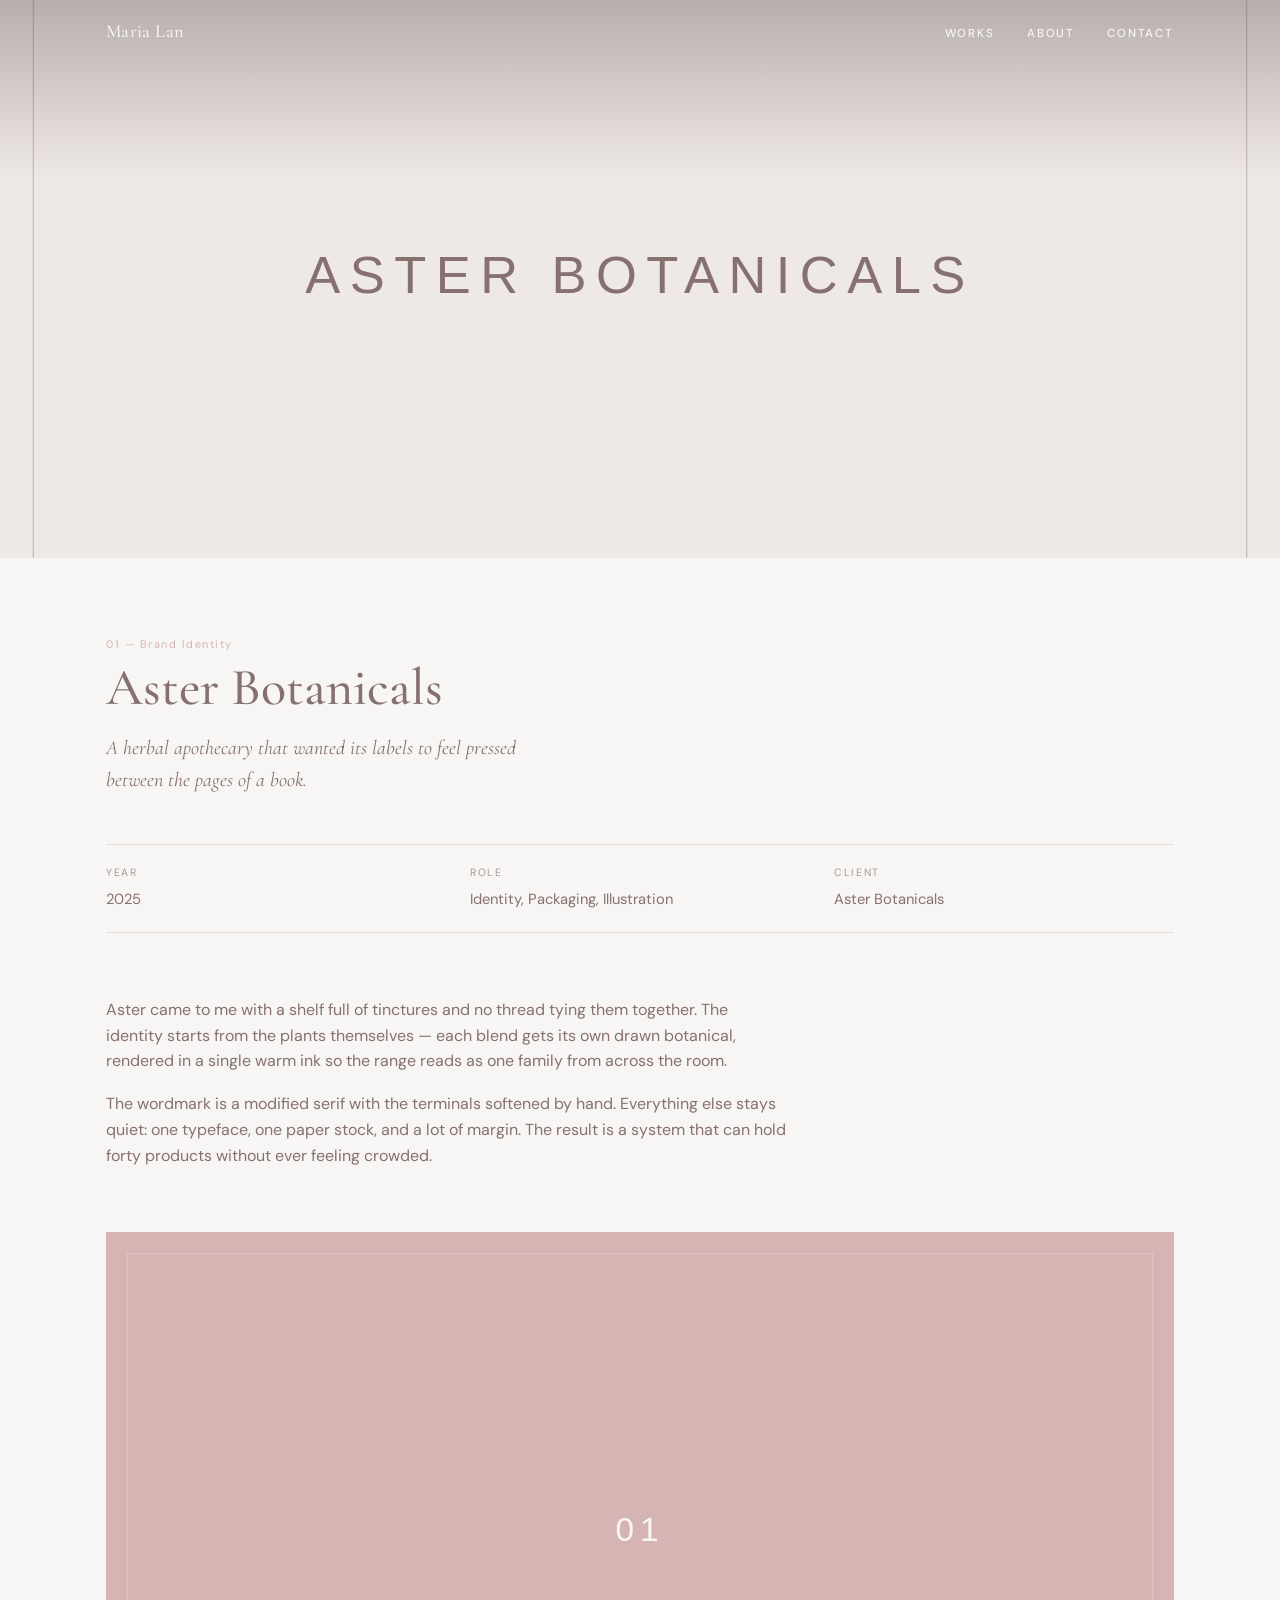
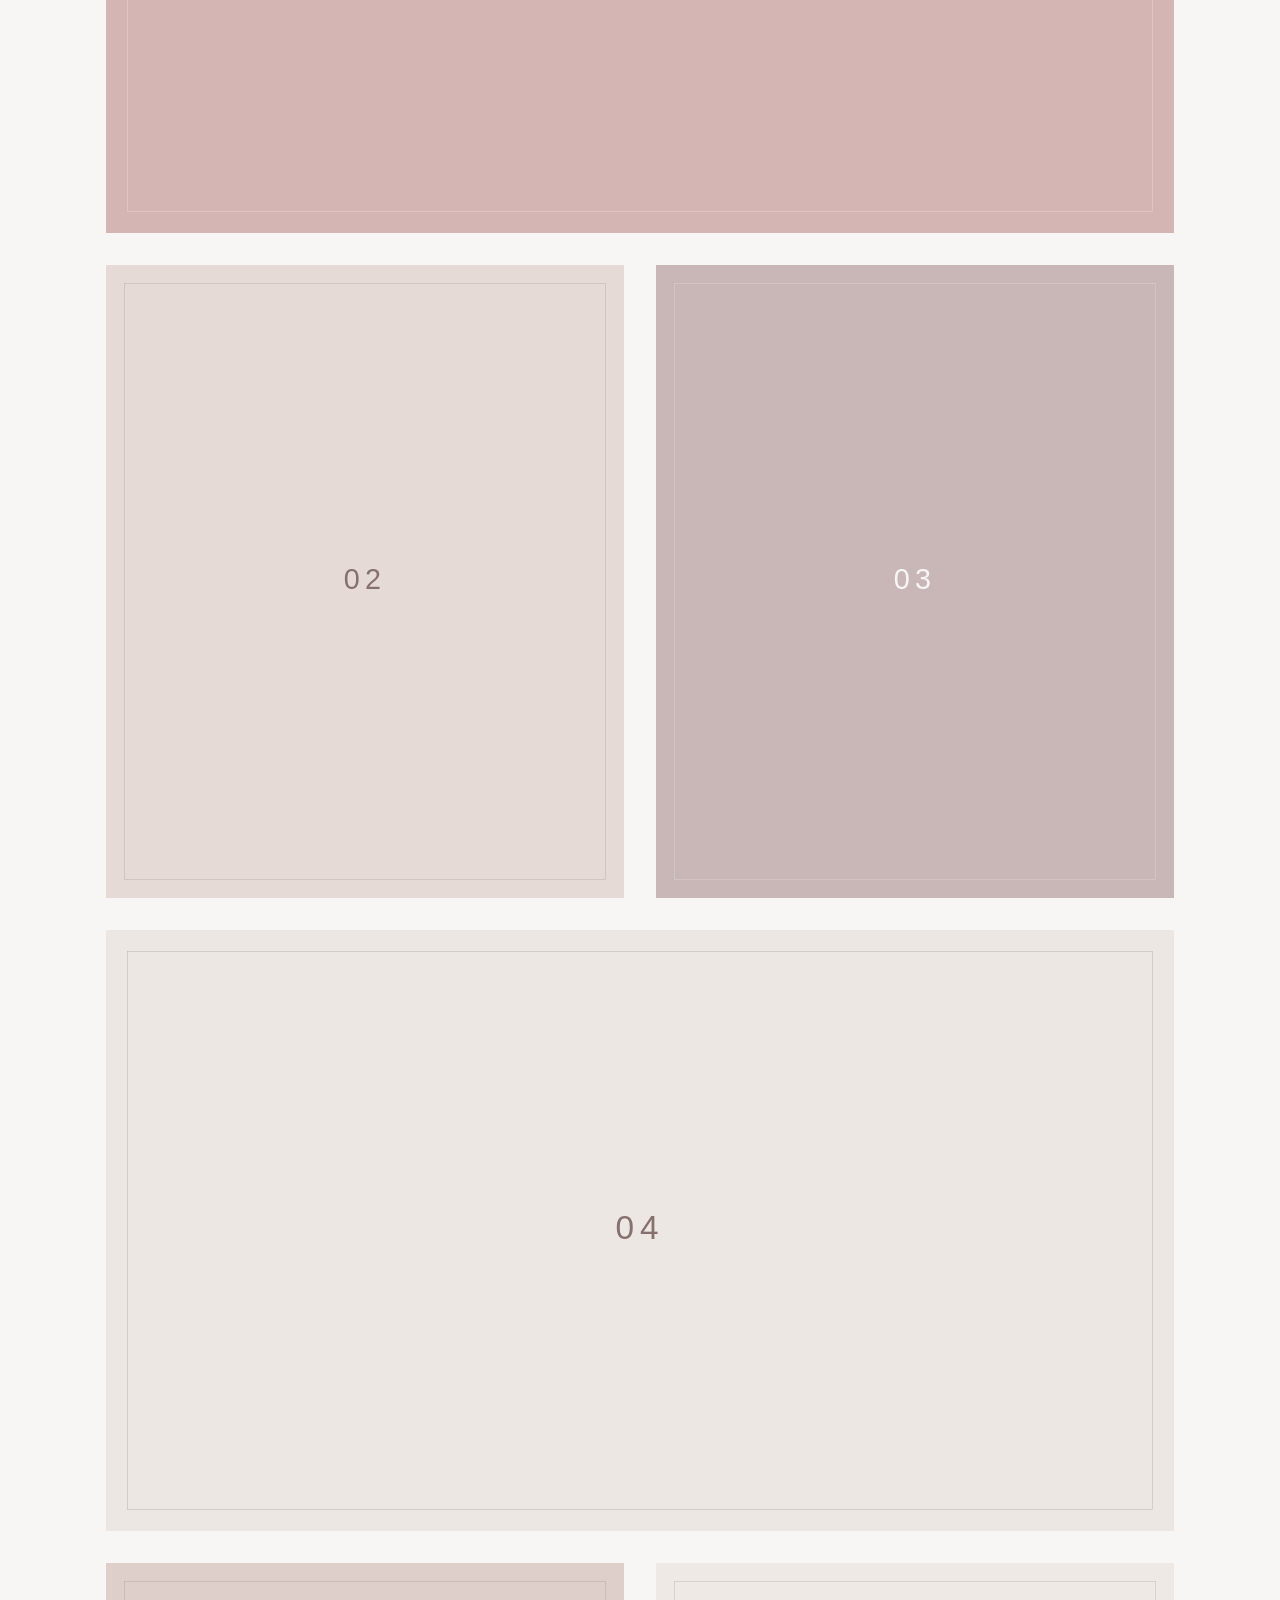
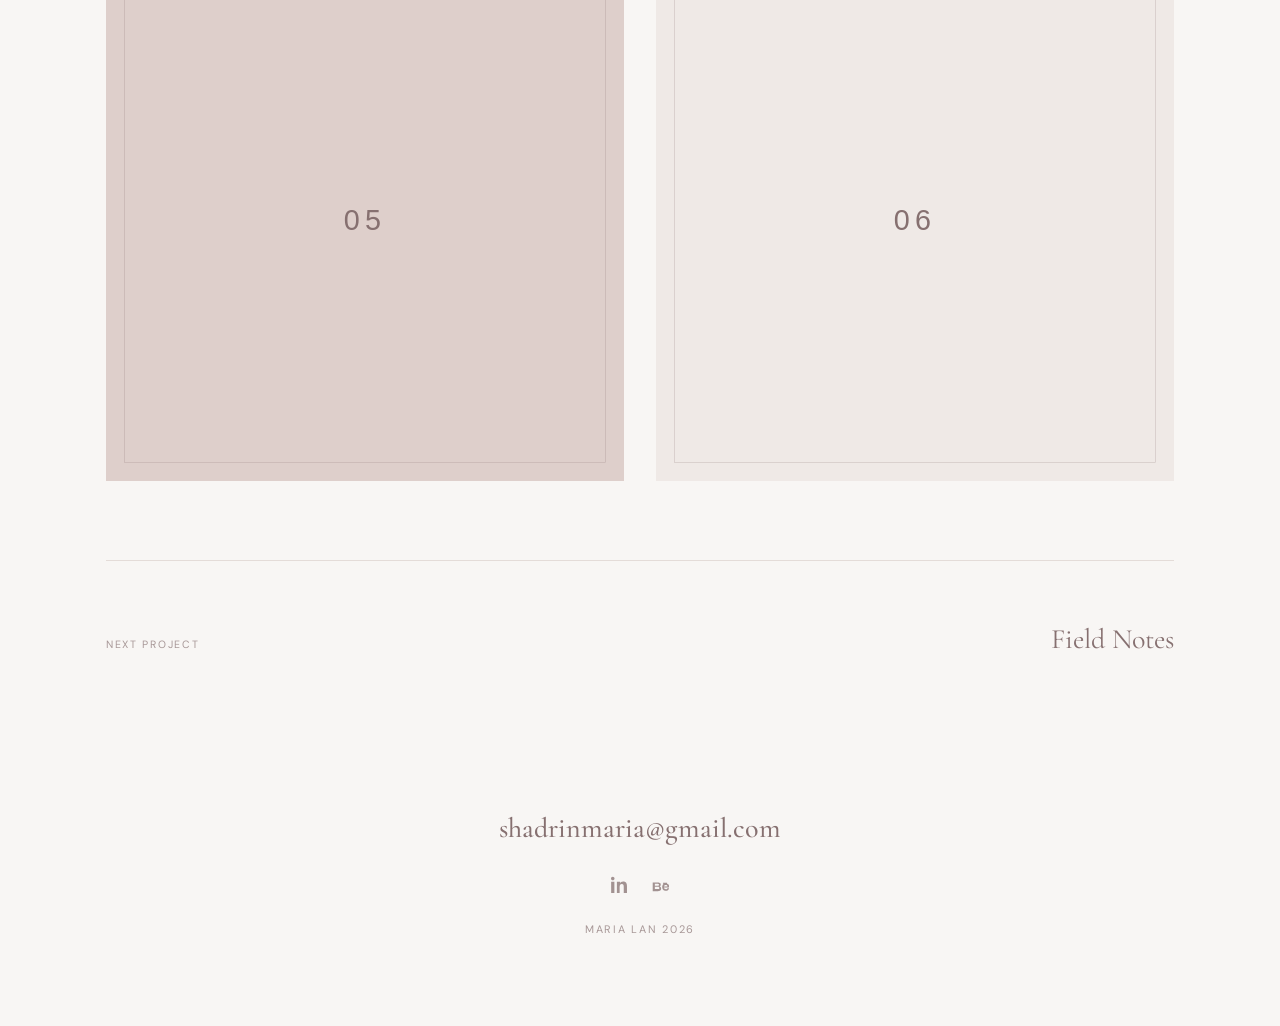
==== projects/aster-botanicals.html @ 962ba922 "Add a project page for each of the five works Each project page reuses the home page's language: ful" ====
<!DOCTYPE html>
<html lang="en">
<head>
  <meta charset="UTF-8" />
  <meta name="viewport" content="width=device-width, initial-scale=1.0" />
  <title>Aster Botanicals — Maria Lan</title>
  <meta name="description" content="A herbal apothecary that wanted its labels to feel pressed between the pages of a book." />

  <!-- Fonts and shared styles — identical to the home page -->
  <link rel="preconnect" href="https://fonts.googleapis.com" />
  <link rel="preconnect" href="https://fonts.gstatic.com" crossorigin />
  <link
    href="https://fonts.googleapis.com/css2?family=Cormorant+Garamond:ital,wght@0,400;0,500;0,600;1,400;1,500&family=DM+Sans:wght@400;500&display=swap"
    rel="stylesheet"
  />
  <link rel="stylesheet" href="../assets/styles.css" />
</head>

<body>
  <!-- ============================================================
       NAVIGATION
  ============================================================ -->
  <nav class="nav" id="nav">
    <div class="nav__inner">
      <a href="../index.html" class="nav__brand">Maria Lan</a>
      <ul class="nav__links">
        <li><a href="../index.html#works">Works</a></li>
        <li><a href="../index.html#about">About</a></li>
        <li><a href="../index.html#contact">Contact</a></li>
      </ul>
    </div>
  </nav>

  <!-- ============================================================
       COVER — full-width project image
       // REPLACE WITH REAL IMAGE
  ============================================================ -->
  <section class="project-hero">
    <img src="../assets/work-01.svg" alt="Aster Botanicals — cover" />
  </section>

  <!-- ============================================================
       HEADING + META
  ============================================================ -->
  <section class="project-head">
    <div class="container reveal">
      <span class="project-index">01 — Brand Identity</span>
      <h1 class="project-title">Aster Botanicals</h1>
      <p class="project-lead">A herbal apothecary that wanted its labels to feel pressed between the pages of a book.</p>

      <!-- // REPLACE WITH REAL PROJECT DETAILS -->
      <dl class="project-meta">
        <div><dt>Year</dt><dd>2025</dd></div>
        <div><dt>Role</dt><dd>Identity, Packaging, Illustration</dd></div>
        <div><dt>Client</dt><dd>Aster Botanicals</dd></div>
      </dl>
    </div>
  </section>

  <!-- ============================================================
       WRITE-UP
       // REPLACE WITH REAL PROJECT TEXT
  ============================================================ -->
  <section class="container">
    <div class="project-body reveal">
        <p>Aster came to me with a shelf full of tinctures and no thread tying them together. The identity starts from the plants themselves — each blend gets its own drawn botanical, rendered in a single warm ink so the range reads as one family from across the room.</p>
        <p>The wordmark is a modified serif with the terminals softened by hand. Everything else stays quiet: one typeface, one paper stock, and a lot of margin. The result is a system that can hold forty products without ever feeling crowded.</p>
    </div>
  </section>

  <!-- ============================================================
       MEDIA
  ============================================================ -->
  <section class="container">
    <div class="gallery reveal">
      <!-- ------------------------------------------------------------
           GALLERY — 5 to 7 pieces.
           Drop your files into assets/projects/aster-botanicals/ and point each
           src at them. To add a seventh, copy a block below and use
           class="media media--full". To drop to five, delete the last
           block — site.js widens a leftover item so the grid stays even.
           Each item opens in the lightbox when clicked.
           // REPLACE WITH REAL IMAGES
      ------------------------------------------------------------ -->

      <figure class="media media--full">
        <img src="../assets/projects/aster-botanicals/01.svg" alt="Aster Botanicals — image 1" />
      </figure>

      <figure class="media media--half">
        <img src="../assets/projects/aster-botanicals/02.svg" alt="Aster Botanicals — image 2" />
      </figure>

      <figure class="media media--half">
        <img src="../assets/projects/aster-botanicals/03.svg" alt="Aster Botanicals — image 3" />
      </figure>

      <figure class="media media--full">
        <img src="../assets/projects/aster-botanicals/04.svg" alt="Aster Botanicals — image 4" />
      </figure>

      <figure class="media media--half">
        <img src="../assets/projects/aster-botanicals/05.svg" alt="Aster Botanicals — image 5" />
      </figure>

      <figure class="media media--half">
        <img src="../assets/projects/aster-botanicals/06.svg" alt="Aster Botanicals — image 6" />
      </figure>


      <!-- ------------------------------------------------------------
           VIDEO — swap any figure above for this block to show a clip.
           It plays muted and looping in the grid; clicking it opens the
           lightbox with sound and full controls.
           // REPLACE WITH REAL VIDEO
      ------------------------------------------------------------ -->
      <!--
      <figure class="media media--full">
        <video src="../assets/projects/aster-botanicals/clip.mp4"
               poster="../assets/projects/aster-botanicals/01.svg"
               autoplay muted loop playsinline></video>
        <figcaption>Motion study</figcaption>
      </figure>
      -->
    </div>
  </section>

  <!-- ============================================================
       NEXT PROJECT
  ============================================================ -->
  <section class="container">
    <a href="field-notes.html" class="project-next">
      <span class="project-next__label">Next project</span>
      <span class="project-next__title">Field Notes</span>
    </a>
  </section>

  <!-- ============================================================
       FOOTER / CONTACT
  ============================================================ -->
  <footer class="footer" id="contact">
    <div class="container reveal">
      <a href="mailto:shadrinmaria@gmail.com" class="footer__email">shadrinmaria@gmail.com</a>

      <div class="footer__social">
        <!-- LinkedIn — placeholder link -->
        <a href="#" aria-label="LinkedIn">
          <svg viewBox="0 0 24 24" fill="currentColor" aria-hidden="true">
            <path d="M4.98 3.5C4.98 4.88 3.87 6 2.5 6S0 4.88 0 3.5 1.12 1 2.5 1s2.48 1.12 2.48 2.5zM.22 8.02h4.56V24H.22V8.02zM8.34 8.02h4.37v2.18h.06c.61-1.15 2.1-2.36 4.32-2.36 4.62 0 5.47 3.04 5.47 7v9.16h-4.56v-8.12c0-1.94-.03-4.43-2.7-4.43-2.7 0-3.12 2.11-3.12 4.29V24H8.34V8.02z"/>
          </svg>
        </a>
        <!-- Behance — placeholder link -->
        <a href="#" aria-label="Behance">
          <svg viewBox="0 0 24 24" fill="currentColor" aria-hidden="true">
            <path d="M8.8 9.2c.53 0 1.02.05 1.46.16.44.1.82.28 1.13.52.31.24.55.56.72.95.17.39.25.87.25 1.44 0 .61-.14 1.12-.42 1.53-.28.41-.69.74-1.24 1 .75.21 1.31.59 1.68 1.13.37.54.55 1.19.55 1.95 0 .62-.12 1.15-.36 1.6-.24.45-.56.82-.97 1.11-.41.29-.87.5-1.4.64-.53.14-1.07.2-1.63.2H1V9.2h7.8zm-.47 4.53c.44 0 .8-.1 1.08-.31.28-.21.42-.55.42-1.02 0-.26-.05-.48-.14-.65-.09-.17-.22-.3-.38-.4-.16-.1-.35-.16-.56-.2-.21-.04-.43-.05-.66-.05H4.03v2.62h4.3zm.24 4.76c.25 0 .48-.02.7-.07.22-.05.42-.13.58-.24.16-.11.3-.27.4-.46.1-.19.15-.44.15-.74 0-.59-.17-1.01-.5-1.27-.33-.25-.78-.38-1.33-.38H4.03v3.16h4.54zM17.9 18.13c.41.4 1 .6 1.77.6.55 0 1.03-.14 1.42-.42.39-.28.63-.57.72-.88h2.42c-.39 1.2-.98 2.06-1.79 2.58-.8.52-1.77.78-2.91.78-.79 0-1.5-.13-2.14-.38-.63-.25-1.17-.61-1.61-1.08-.44-.47-.78-1.02-1.02-1.67-.24-.65-.36-1.36-.36-2.14 0-.75.12-1.45.37-2.09.25-.64.6-1.2 1.05-1.66.45-.46.99-.83 1.62-1.09.63-.26 1.33-.39 2.09-.39.85 0 1.6.16 2.24.49.64.33 1.16.77 1.57 1.32.41.55.7 1.18.88 1.89.18.71.24 1.45.19 2.22h-7.44c0 .8.27 1.51.68 1.91zM21 13.13c-.33-.36-.87-.55-1.56-.55-.45 0-.83.08-1.13.23-.3.15-.54.34-.72.56-.18.22-.3.45-.37.7-.07.25-.11.47-.12.66h4.61c-.07-.72-.32-1.24-.71-1.6zM15.5 9.6h5.75v1.4H15.5V9.6z"/>
          </svg>
        </a>
      </div>

      <p class="footer__copy">Maria Lan 2026</p>
    </div>
  </footer>

  <!-- Lightbox — shared markup, holds an image or a video -->
  <div class="lightbox" id="lightbox" role="dialog" aria-modal="true" aria-label="Media viewer">
    <button class="lightbox__close" id="lightboxClose" aria-label="Close">&times;</button>
    <div class="lightbox__stage" id="lightboxStage"></div>
  </div>

  <script src="../assets/site.js"></script>
</body>
</html>
---- assets/styles.css ----
/* ============================================================
   DESIGN TOKENS
   Edit these to re-theme the whole site quickly.
============================================================ */
:root {
  /* Palette */
  --bg:         #F8F6F4;   /* page background */
  --ink:        #867070;   /* primary text */
  --accent:     #D5B4B4;   /* pinkish accent */
  --tint:       #EFE9E6;   /* soft fill behind images while loading */
  --hairline:   #E4DCD8;   /* thin divider rules */
  --light:      #F8F6F4;   /* text on dark / over imagery */

  /* Typography */
  --serif: 'Cormorant Garamond', Georgia, 'Times New Roman', serif;
  --sans:  'DM Sans', system-ui, -apple-system, sans-serif;

  /* Layout */
  --max-width: 1180px;
  --gutter: clamp(1.25rem, 5vw, 3.5rem);
  --nav-height: 64px;
}

/* ============================================================
   RESET / BASE
============================================================ */
*,
*::before,
*::after { box-sizing: border-box; margin: 0; padding: 0; }

html { scroll-behavior: smooth; }

body {
  background: var(--bg);
  color: var(--ink);
  font-family: var(--sans);
  font-size: 16px;
  line-height: 1.6;
  -webkit-font-smoothing: antialiased;
  text-rendering: optimizeLegibility;
  overflow-x: hidden;
}

/* No rounded corners anywhere — squared, strict edges */
img {
  display: block;
  max-width: 100%;
  border-radius: 0;
}
a { color: inherit; text-decoration: none; }

/* Small-caps label helper */
.label {
  font-family: var(--sans);
  font-size: 0.68rem;
  font-weight: 500;
  letter-spacing: 0.18em;
  text-transform: uppercase;
  color: var(--ink);
}

.container {
  width: 100%;
  max-width: var(--max-width);
  margin-inline: auto;
  padding-inline: var(--gutter);
}

/* Thin hairline divider between sections */
.hairline {
  border: 0;
  height: 1px;
  background: var(--hairline);
  max-width: var(--max-width);
  margin-inline: auto;
  width: calc(100% - 2 * var(--gutter));
}

/* ============================================================
   SCROLL FADE-IN ANIMATION
============================================================ */
.reveal {
  opacity: 0;
  transform: translateY(20px);
  transition: opacity 0.9s ease, transform 0.9s ease;
  will-change: opacity, transform;
}
.reveal.is-visible {
  opacity: 1;
  transform: translateY(0);
}
@media (prefers-reduced-motion: reduce) {
  .reveal { opacity: 1; transform: none; transition: none; }
  html { scroll-behavior: auto; }
}

/* ============================================================
   1. NAVIGATION
   Transparent over the hero image, solid on scroll.
============================================================ */
.nav {
  position: fixed;
  top: 0; left: 0; right: 0;
  z-index: 100;
  height: var(--nav-height);
  display: flex;
  align-items: center;
  background: transparent;
  border-bottom: 1px solid transparent;
  transition: background 0.4s ease, border-color 0.4s ease, color 0.4s ease;
  /* light text while sitting over the hero artwork */
  color: var(--light);
}
.nav.is-solid {
  background: rgba(248, 246, 244, 0.92);
  backdrop-filter: blur(10px);
  -webkit-backdrop-filter: blur(10px);
  border-bottom: 1px solid var(--hairline);
  color: var(--ink);
}
.nav__inner {
  width: 100%;
  max-width: var(--max-width);
  margin-inline: auto;
  padding-inline: var(--gutter);
  display: flex;
  align-items: center;
  justify-content: space-between;
}
.nav__brand {
  font-family: var(--serif);
  font-weight: 500;
  font-size: 1.15rem;
  letter-spacing: 0.02em;
}
.nav__links {
  display: flex;
  gap: clamp(1.1rem, 2.5vw, 2rem);
  list-style: none;
}
.nav__links a {
  font-size: 0.72rem;
  font-weight: 500;
  letter-spacing: 0.16em;
  text-transform: uppercase;
  position: relative;
  padding-bottom: 3px;
}
.nav__links a::after {
  content: "";
  position: absolute;
  left: 0; bottom: 0;
  width: 0; height: 1px;
  background: currentColor;
  transition: width 0.35s ease;
}
.nav__links a:hover::after { width: 100%; }

/* ============================================================
   2. HERO — one full-section image, stretched edge to edge
============================================================ */
.hero {
  position: relative;
  width: 100%;
  height: 100svh;
  min-height: 480px;
  overflow: hidden;
  background: var(--tint);
}
.hero__img {
  width: 100%;
  height: 100%;
  object-fit: cover;   /* stretches/fills the whole section */
  object-position: center;
}
/* Soft scrim at the top so the nav stays readable over any artwork */
.hero::after {
  content: "";
  position: absolute;
  inset: 0 0 auto 0;
  height: 180px;
  background: linear-gradient(to bottom, rgba(80, 66, 66, 0.35), transparent);
  pointer-events: none;
}

/* ============================================================
   INTRO — name, tagline and the rotating badge
============================================================ */
.intro { padding-block: clamp(3rem, 8vw, 6rem); }
.intro__inner {
  display: flex;
  align-items: center;
  justify-content: space-between;
  gap: clamp(2rem, 6vw, 5rem);
}
.intro__name {
  font-family: var(--serif);
  font-weight: 500;
  font-size: clamp(2.25rem, 6vw, 3.75rem);
  line-height: 1.05;
  letter-spacing: 0.005em;
}
.intro__tagline {
  font-family: var(--serif);
  font-style: italic;
  font-weight: 400;
  font-size: clamp(0.98rem, 1.6vw, 1.2rem);
  max-width: 34ch;
  margin-top: 0.85rem;
}

/* Rotating circular badge — circle stays 132px, text enlarged */
.badge {
  width: 132px;
  height: 132px;
  flex: 0 0 auto;
  animation: spin 30s linear infinite;
}
@keyframes spin { to { transform: rotate(360deg); } }
@media (prefers-reduced-motion: reduce) {
  .badge { animation: none; }
}
.badge text {
  font-family: var(--sans);
  font-size: 16px;          /* viewBox units — renders ~10.5px */
  letter-spacing: 3.6px;
  text-transform: uppercase;
  fill: var(--ink);
  font-weight: 500;
}
.badge__mark { fill: var(--accent); }

/* ============================================================
   3. AUTO-SCROLLING CAROUSEL
============================================================ */
.carousel {
  padding-block: clamp(2rem, 5vw, 3.5rem);
  overflow: hidden;
}
.carousel__track {
  display: flex;
  gap: 1rem;
  width: max-content;
  /* CSS drives the loop; JS clones the slides for seamlessness */
  animation: marquee 52s linear infinite;
}
.carousel:hover .carousel__track { animation-play-state: paused; }
@keyframes marquee {
  from { transform: translateX(0); }
  /* -50% because the track holds two identical halves */
  to   { transform: translateX(-50%); }
}
.carousel__item {
  flex: 0 0 auto;
  width: clamp(170px, 22vw, 270px);
  aspect-ratio: 1 / 1;
  overflow: hidden;
  cursor: pointer;
  background: var(--tint);
  opacity: 0.9;
  transition: opacity 0.4s ease;
}
.carousel__item:hover { opacity: 1; }
.carousel__item img {
  width: 100%;
  height: 100%;
  object-fit: cover;
}

/* ============================================================
   4. WORKS — editorial layout, one work at a time,
      each given its own space and rhythm
============================================================ */
.works { padding-block: clamp(3.5rem, 9vw, 7rem); }
.works__head { margin-bottom: clamp(2.5rem, 7vw, 5rem); }
.works__heading {
  font-family: var(--serif);
  font-weight: 500;
  font-size: clamp(1.9rem, 4vw, 3rem);
  line-height: 1.1;
  margin-top: 0.5rem;
}

.work {
  display: block;
  margin-top: clamp(4rem, 11vw, 9.5rem);
}
.work:first-of-type { margin-top: 0; }

/* Asymmetric widths + alignment give each piece its own breathing room */
.work--wide    { width: min(100%, 64%); }
.work--medium  { width: min(100%, 52%); }
.work--narrow  { width: min(100%, 43%); }
.work--full    { width: min(100%, 76%); }
.work--left    { margin-right: auto; }
.work--right   { margin-left: auto; }
.work--center  { margin-inline: auto; }

.work__frame {
  overflow: hidden;
  background: var(--tint);
}
.work__frame img {
  width: 100%;
  height: 100%;
  object-fit: cover;
  transition: transform 0.9s ease;
}
.work:hover .work__frame img { transform: scale(1.03); }

.work__meta {
  display: flex;
  align-items: baseline;
  gap: 1rem;
  margin-top: 1.1rem;
  padding-top: 0.85rem;
  border-top: 1px solid var(--hairline);
}
.work__index {
  font-size: 0.68rem;
  letter-spacing: 0.14em;
  color: var(--accent);
  flex: 0 0 auto;
}
.work__title {
  font-family: var(--serif);
  font-weight: 500;
  font-size: clamp(1.05rem, 2vw, 1.4rem);
  line-height: 1.2;
  flex: 1 1 auto;
}
.work__tag {
  font-size: 0.66rem;
  letter-spacing: 0.16em;
  text-transform: uppercase;
  flex: 0 0 auto;
  opacity: 0.75;
}
.work:hover .work__title { text-decoration: underline; text-underline-offset: 5px; text-decoration-thickness: 1px; }

/* ============================================================
   5. ABOUT
============================================================ */
.about {
  padding-block: clamp(3.5rem, 9vw, 7rem);
  text-align: center;
}
.about__text {
  font-family: var(--serif);
  font-weight: 400;
  font-size: clamp(1.3rem, 3vw, 2rem);
  line-height: 1.35;
  max-width: 24ch;
  margin-inline: auto;
}
.about__text em { font-style: italic; }
.about__link {
  display: inline-block;
  margin-top: 1.75rem;
  font-size: 0.82rem;
  letter-spacing: 0.03em;
  border-bottom: 1px solid var(--accent);
  padding-bottom: 2px;
  transition: border-color 0.3s ease;
}
.about__link:hover { border-color: var(--ink); }

/* ============================================================
   6. FOOTER
============================================================ */
.footer {
  padding-block: clamp(3rem, 7vw, 5.5rem);
  text-align: center;
}
.footer__email {
  font-family: var(--serif);
  font-size: clamp(1.15rem, 2.6vw, 1.75rem);
  font-weight: 500;
  display: inline-block;
  margin-bottom: 1.5rem;
  border-bottom: 1px solid transparent;
  transition: border-color 0.3s ease;
}
.footer__email:hover { border-color: var(--accent); }
.footer__social {
  display: flex;
  justify-content: center;
  gap: 1.5rem;
  margin-bottom: 1.75rem;
}
.footer__social a {
  display: grid;
  place-items: center;
  opacity: 0.75;
  transition: opacity 0.3s ease, color 0.3s ease;
}
.footer__social a:hover { opacity: 1; color: var(--accent); }
.footer__social svg { width: 17px; height: 17px; }
.footer__copy {
  font-size: 0.68rem;
  letter-spacing: 0.16em;
  text-transform: uppercase;
  opacity: 0.7;
}

/* ============================================================
   LIGHTBOX (built from scratch)
============================================================ */
.lightbox {
  position: fixed;
  inset: 0;
  z-index: 200;
  display: none;
  align-items: center;
  justify-content: center;
  padding: 5vw;
  background: rgba(60, 50, 50, 0.9);
  backdrop-filter: blur(6px);
  -webkit-backdrop-filter: blur(6px);
  opacity: 0;
  transition: opacity 0.35s ease;
}
.lightbox.is-open { display: flex; opacity: 1; }
.lightbox__stage {
  display: grid;
  place-items: center;
  transform: scale(0.97);
  transition: transform 0.35s ease;
}
.lightbox.is-open .lightbox__stage { transform: scale(1); }
.lightbox__media {
  max-width: 90vw;
  max-height: 88vh;
  border-radius: 0;
}
.lightbox__close {
  position: absolute;
  top: 20px; right: 24px;
  width: 40px; height: 40px;
  border: 1px solid rgba(248, 246, 244, 0.4);
  background: transparent;
  color: var(--light);
  font-size: 1.25rem;
  line-height: 1;
  cursor: pointer;
  display: grid;
  place-items: center;
  transition: background 0.3s ease;
}
.lightbox__close:hover { background: rgba(248, 246, 244, 0.14); }

/* ============================================================
   RESPONSIVE
============================================================ */
@media (max-width: 860px) {
  .work--wide,
  .work--medium,
  .work--narrow,
  .work--full { width: 100%; }
}
@media (max-width: 640px) {
  .intro__inner {
    flex-direction: column;
    align-items: flex-start;
    gap: 2rem;
  }
  .badge { width: 108px; height: 108px; }
  .work__meta { flex-wrap: wrap; row-gap: 0.35rem; }
  .work__tag { width: 100%; }
  .nav__links { gap: 0.9rem; }
  .nav__links a { font-size: 0.66rem; letter-spacing: 0.1em; }
}

/* ============================================================
   PROJECT PAGE
   Used by every file in /projects.
============================================================ */
.project-hero {
  position: relative;
  width: 100%;
  height: 62svh;
  min-height: 340px;
  overflow: hidden;
  background: var(--tint);
}
.project-hero img {
  width: 100%;
  height: 100%;
  object-fit: cover;
  object-position: center;
}
/* Same scrim as the home hero, so the nav stays readable */
.project-hero::after {
  content: "";
  position: absolute;
  inset: 0 0 auto 0;
  height: 180px;
  background: linear-gradient(to bottom, rgba(80, 66, 66, 0.35), transparent);
  pointer-events: none;
}

.project-head { padding-block: clamp(2.5rem, 7vw, 4.5rem) 0; }
.project-index {
  font-size: 0.68rem;
  letter-spacing: 0.14em;
  color: var(--accent);
}
.project-title {
  font-family: var(--serif);
  font-weight: 500;
  font-size: clamp(2rem, 5vw, 3.25rem);
  line-height: 1.05;
  margin-top: 0.35rem;
}
.project-lead {
  font-family: var(--serif);
  font-style: italic;
  font-size: clamp(1rem, 1.8vw, 1.25rem);
  max-width: 46ch;
  margin-top: 1rem;
}

/* Year / role / client */
.project-meta {
  display: grid;
  grid-template-columns: repeat(3, minmax(0, 1fr));
  gap: 1.5rem;
  margin-top: clamp(2rem, 5vw, 3rem);
  padding-block: 1.25rem;
  border-top: 1px solid var(--hairline);
  border-bottom: 1px solid var(--hairline);
}
.project-meta dt {
  font-size: 0.66rem;
  letter-spacing: 0.16em;
  text-transform: uppercase;
  opacity: 0.7;
}
.project-meta dd {
  font-size: 0.92rem;
  margin-top: 0.4rem;
}

.project-body {
  max-width: 62ch;
  padding-block: clamp(2.5rem, 6vw, 4rem);
}
.project-body p + p { margin-top: 1.1rem; }

/* ------------------------------------------------------------
   GALLERY — 5 to 7 media items (images or video).
   Alternate .media--full and .media--half; a trailing lone
   half-width item is promoted to full width by site.js.
------------------------------------------------------------ */
.gallery {
  display: grid;
  grid-template-columns: repeat(2, minmax(0, 1fr));
  gap: clamp(1rem, 2.5vw, 2rem);
  align-items: start;
  padding-bottom: clamp(3rem, 7vw, 5rem);
}
.media {
  grid-column: span 1;
  margin: 0;
  overflow: hidden;
  background: var(--tint);
  cursor: zoom-in;
}
.media--full { grid-column: 1 / -1; }
.media img,
.media video {
  width: 100%;
  height: auto;
  display: block;
  transition: opacity 0.4s ease;
}
.media:hover img,
.media:hover video { opacity: 0.88; }
.media figcaption {
  font-size: 0.66rem;
  letter-spacing: 0.16em;
  text-transform: uppercase;
  opacity: 0.7;
  margin-top: 0.7rem;
}

/* Link through to the next project */
.project-next {
  display: flex;
  align-items: baseline;
  justify-content: space-between;
  gap: 1rem;
  padding-block: clamp(2rem, 5vw, 3.5rem);
  border-top: 1px solid var(--hairline);
}
.project-next__label {
  font-size: 0.66rem;
  letter-spacing: 0.16em;
  text-transform: uppercase;
  opacity: 0.7;
}
.project-next__title {
  font-family: var(--serif);
  font-size: clamp(1.15rem, 2.4vw, 1.75rem);
}
.project-next:hover .project-next__title {
  text-decoration: underline;
  text-underline-offset: 5px;
  text-decoration-thickness: 1px;
}

@media (max-width: 640px) {
  .project-meta { grid-template-columns: 1fr; gap: 1rem; }
  .gallery { grid-template-columns: 1fr; }
  .media { grid-column: 1 / -1; }
}
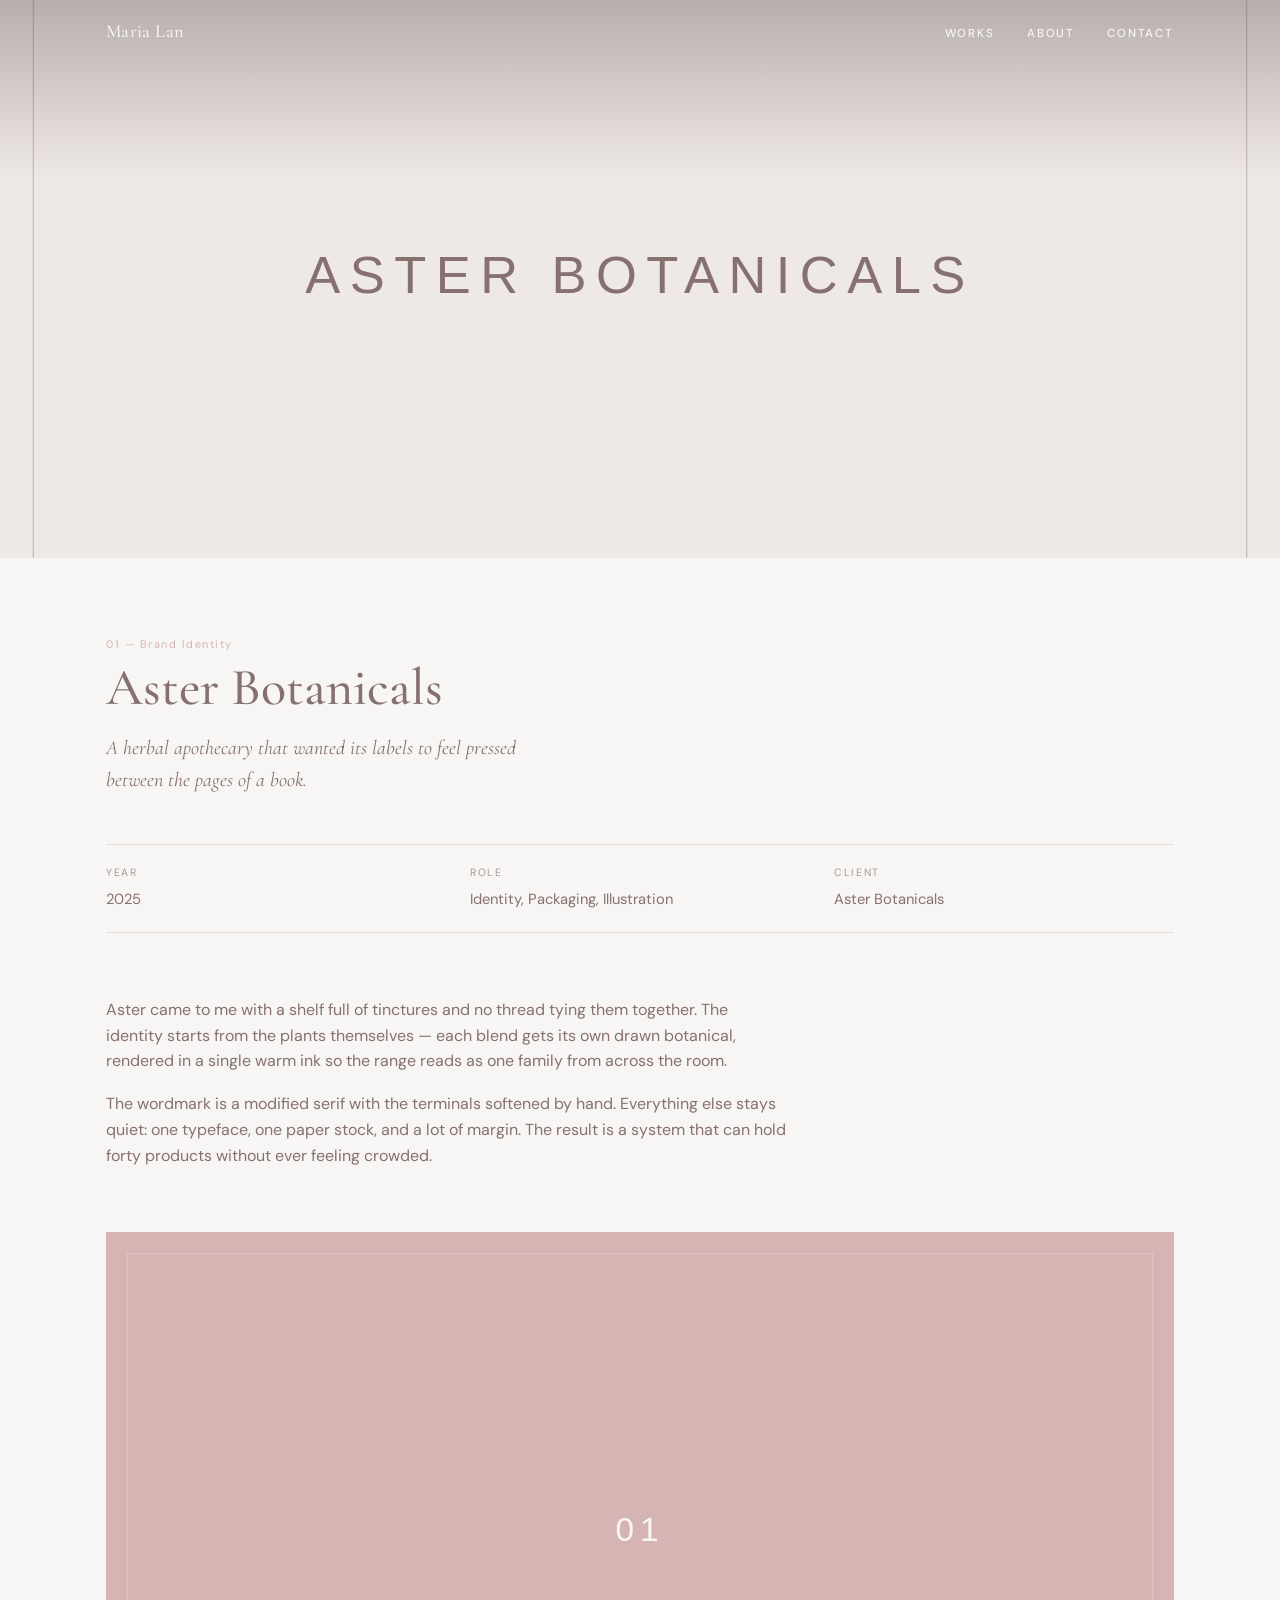
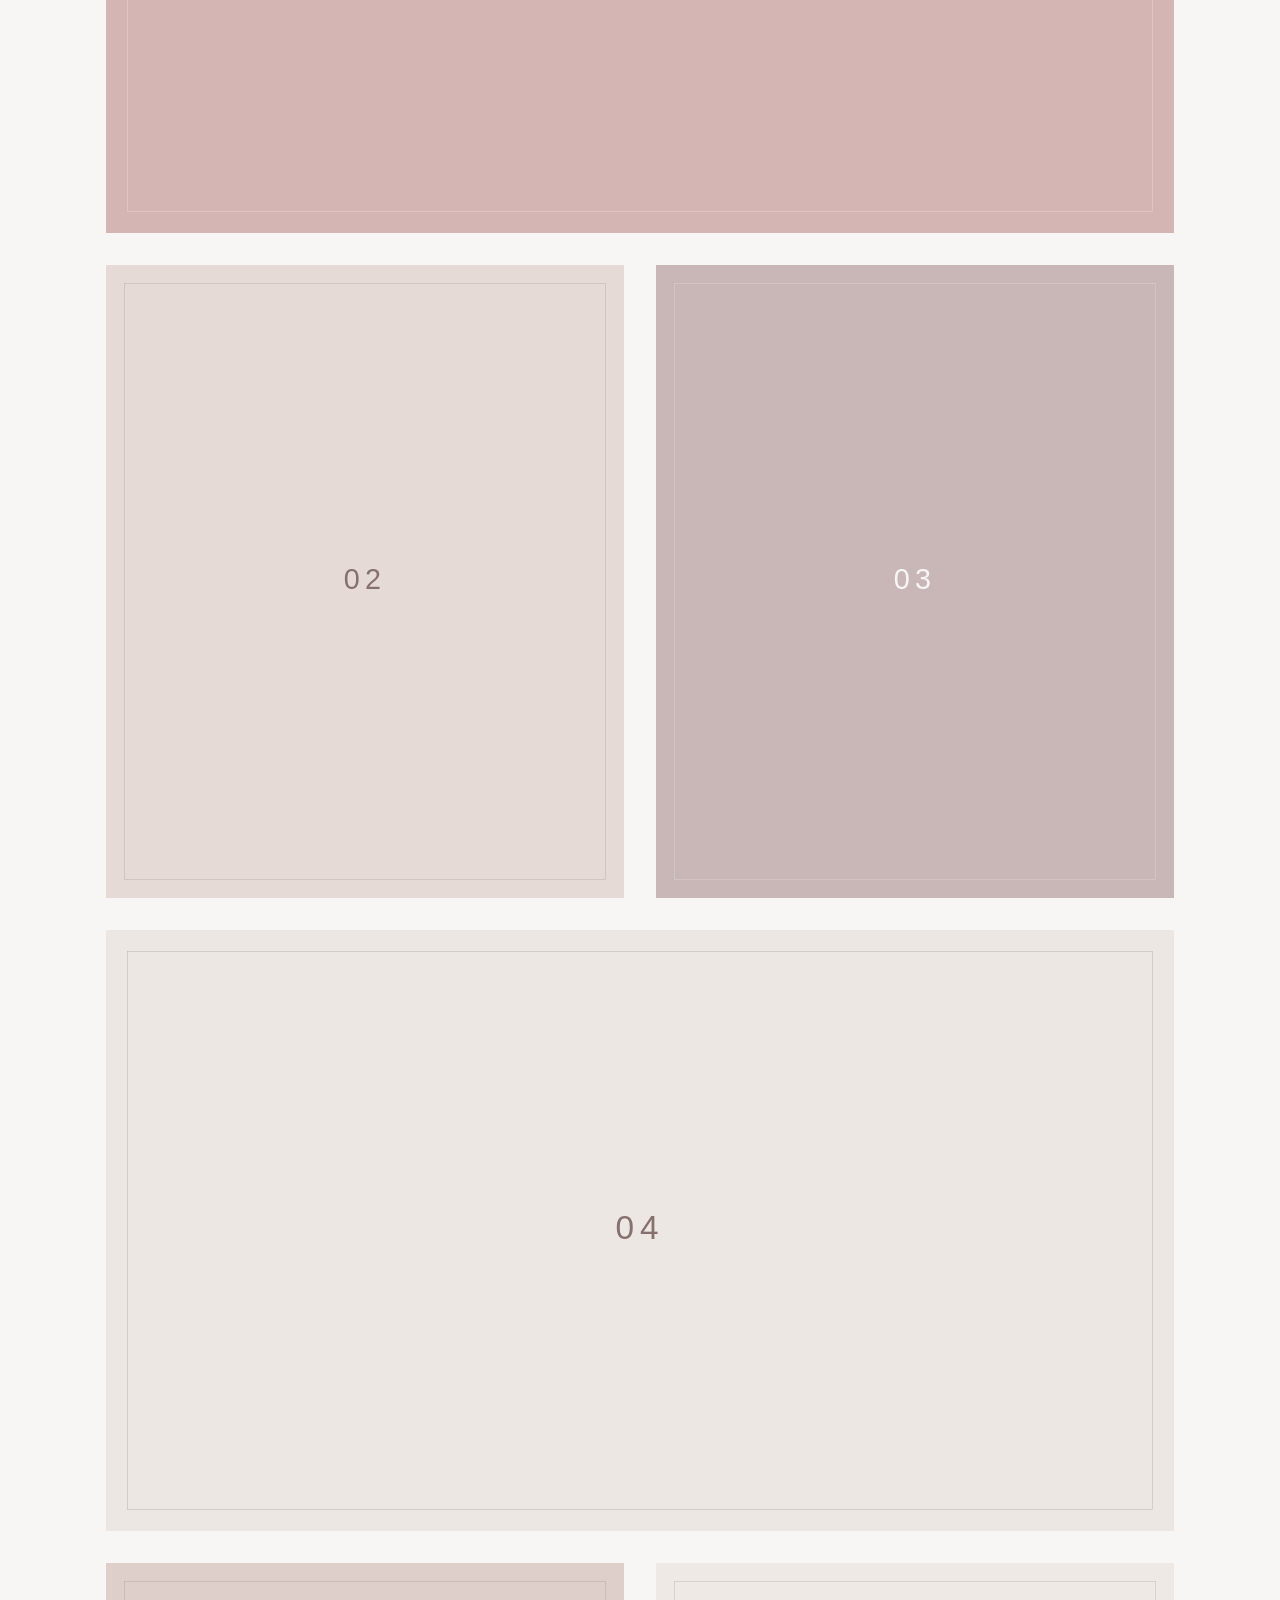
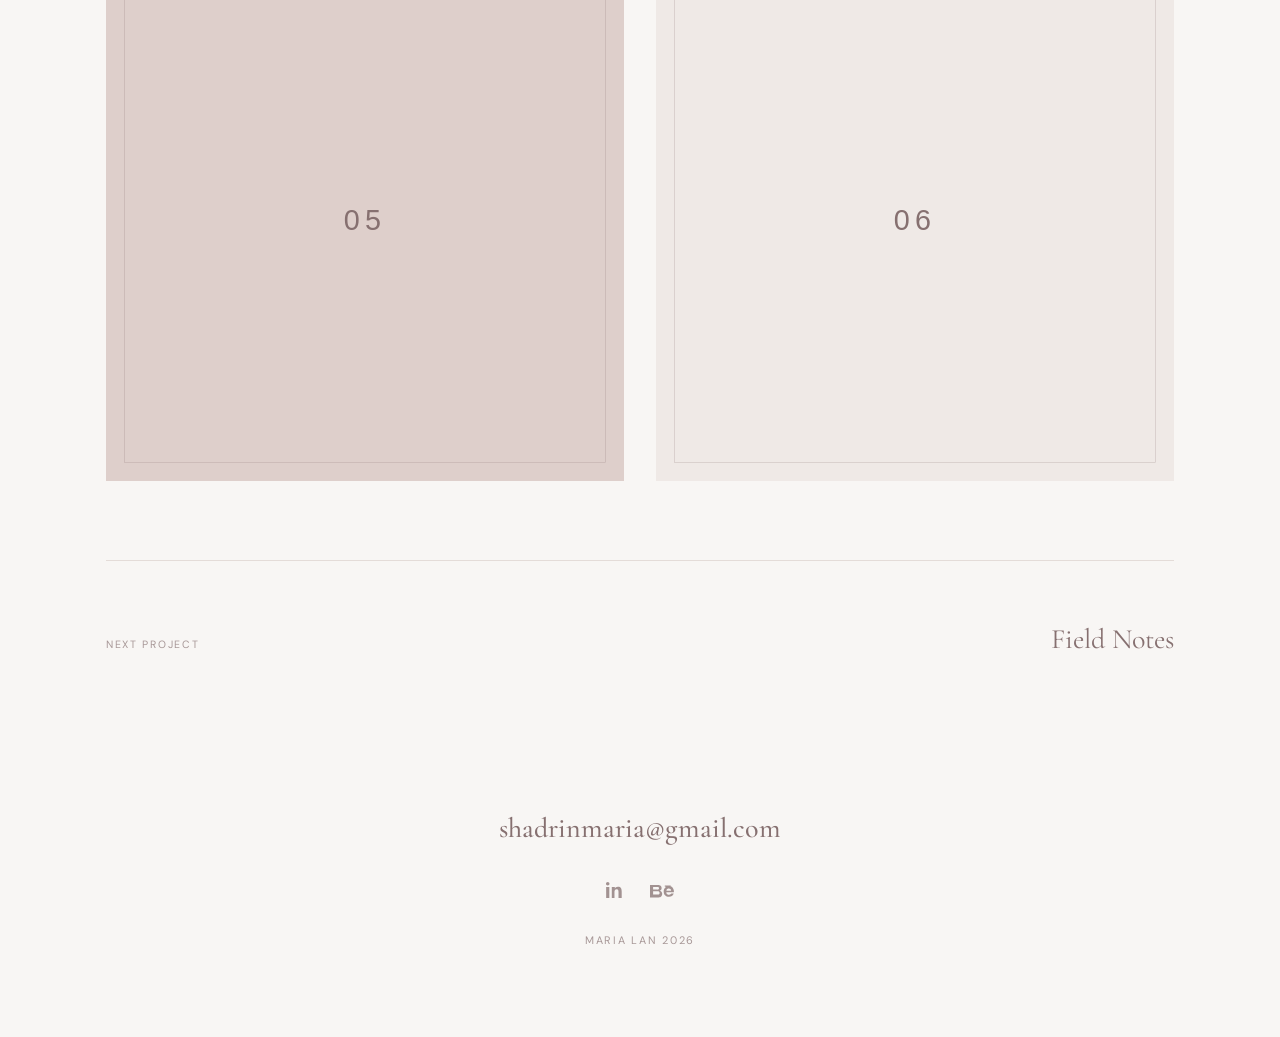
==== commit 51045ba9: "Match LinkedIn and Behance marks optically in the footer Both icons were set to 17x17, but the two p" ====
--- a/projects/aster-botanicals.html
+++ b/projects/aster-botanicals.html
@@ -145,13 +145,13 @@
       <div class="footer__social">
         <!-- LinkedIn — placeholder link -->
         <a href="#" aria-label="LinkedIn">
-          <svg viewBox="0 0 24 24" fill="currentColor" aria-hidden="true">
+          <svg class="icon-linkedin" viewBox="0 1 22.56 23" fill="currentColor" aria-hidden="true">
             <path d="M4.98 3.5C4.98 4.88 3.87 6 2.5 6S0 4.88 0 3.5 1.12 1 2.5 1s2.48 1.12 2.48 2.5zM.22 8.02h4.56V24H.22V8.02zM8.34 8.02h4.37v2.18h.06c.61-1.15 2.1-2.36 4.32-2.36 4.62 0 5.47 3.04 5.47 7v9.16h-4.56v-8.12c0-1.94-.03-4.43-2.7-4.43-2.7 0-3.12 2.11-3.12 4.29V24H8.34V8.02z"/>
           </svg>
         </a>
         <!-- Behance — placeholder link -->
         <a href="#" aria-label="Behance">
-          <svg viewBox="0 0 24 24" fill="currentColor" aria-hidden="true">
+          <svg class="icon-behance" viewBox="1 9.2 23.43 12.23" fill="currentColor" aria-hidden="true">
             <path d="M8.8 9.2c.53 0 1.02.05 1.46.16.44.1.82.28 1.13.52.31.24.55.56.72.95.17.39.25.87.25 1.44 0 .61-.14 1.12-.42 1.53-.28.41-.69.74-1.24 1 .75.21 1.31.59 1.68 1.13.37.54.55 1.19.55 1.95 0 .62-.12 1.15-.36 1.6-.24.45-.56.82-.97 1.11-.41.29-.87.5-1.4.64-.53.14-1.07.2-1.63.2H1V9.2h7.8zm-.47 4.53c.44 0 .8-.1 1.08-.31.28-.21.42-.55.42-1.02 0-.26-.05-.48-.14-.65-.09-.17-.22-.3-.38-.4-.16-.1-.35-.16-.56-.2-.21-.04-.43-.05-.66-.05H4.03v2.62h4.3zm.24 4.76c.25 0 .48-.02.7-.07.22-.05.42-.13.58-.24.16-.11.3-.27.4-.46.1-.19.15-.44.15-.74 0-.59-.17-1.01-.5-1.27-.33-.25-.78-.38-1.33-.38H4.03v3.16h4.54zM17.9 18.13c.41.4 1 .6 1.77.6.55 0 1.03-.14 1.42-.42.39-.28.63-.57.72-.88h2.42c-.39 1.2-.98 2.06-1.79 2.58-.8.52-1.77.78-2.91.78-.79 0-1.5-.13-2.14-.38-.63-.25-1.17-.61-1.61-1.08-.44-.47-.78-1.02-1.02-1.67-.24-.65-.36-1.36-.36-2.14 0-.75.12-1.45.37-2.09.25-.64.6-1.2 1.05-1.66.45-.46.99-.83 1.62-1.09.63-.26 1.33-.39 2.09-.39.85 0 1.6.16 2.24.49.64.33 1.16.77 1.57 1.32.41.55.7 1.18.88 1.89.18.71.24 1.45.19 2.22h-7.44c0 .8.27 1.51.68 1.91zM21 13.13c-.33-.36-.87-.55-1.56-.55-.45 0-.83.08-1.13.23-.3.15-.54.34-.72.56-.18.22-.3.45-.37.7-.07.25-.11.47-.12.66h4.61c-.07-.72-.32-1.24-.71-1.6zM15.5 9.6h5.75v1.4H15.5V9.6z"/>
           </svg>
         </a>
--- a/assets/styles.css
+++ b/assets/styles.css
@@ -385,17 +385,27 @@
 .footer__social {
   display: flex;
   justify-content: center;
-  gap: 1.5rem;
+  /* Each mark is cropped to its ink, so its bottom edge is its baseline.
+     Aligning to flex-end therefore sits both marks on a shared baseline. */
+  align-items: flex-end;
+  gap: 1rem;
   margin-bottom: 1.75rem;
 }
 .footer__social a {
-  display: grid;
-  place-items: center;
+  display: block;
+  padding: 6px;           /* nothing visible — just a usable tap target */
   opacity: 0.75;
   transition: opacity 0.3s ease, color 0.3s ease;
 }
 .footer__social a:hover { opacity: 1; color: var(--accent); }
-.footer__social svg { width: 17px; height: 17px; }
+.footer__social svg { display: block; width: auto; }
+
+/* The two logos fill their artboards very differently — LinkedIn is a tall
+   stacked mark, Behance a short wide wordmark — so equal box sizes look
+   wrong. These heights are the ink itself, tuned so the letterforms read
+   at the same size: Behance's cap height lands at 0.78 of LinkedIn's. */
+.footer__social .icon-linkedin { height: 16px; }
+.footer__social .icon-behance  { height: 12.5px; }
 .footer__copy {
   font-size: 0.68rem;
   letter-spacing: 0.16em;
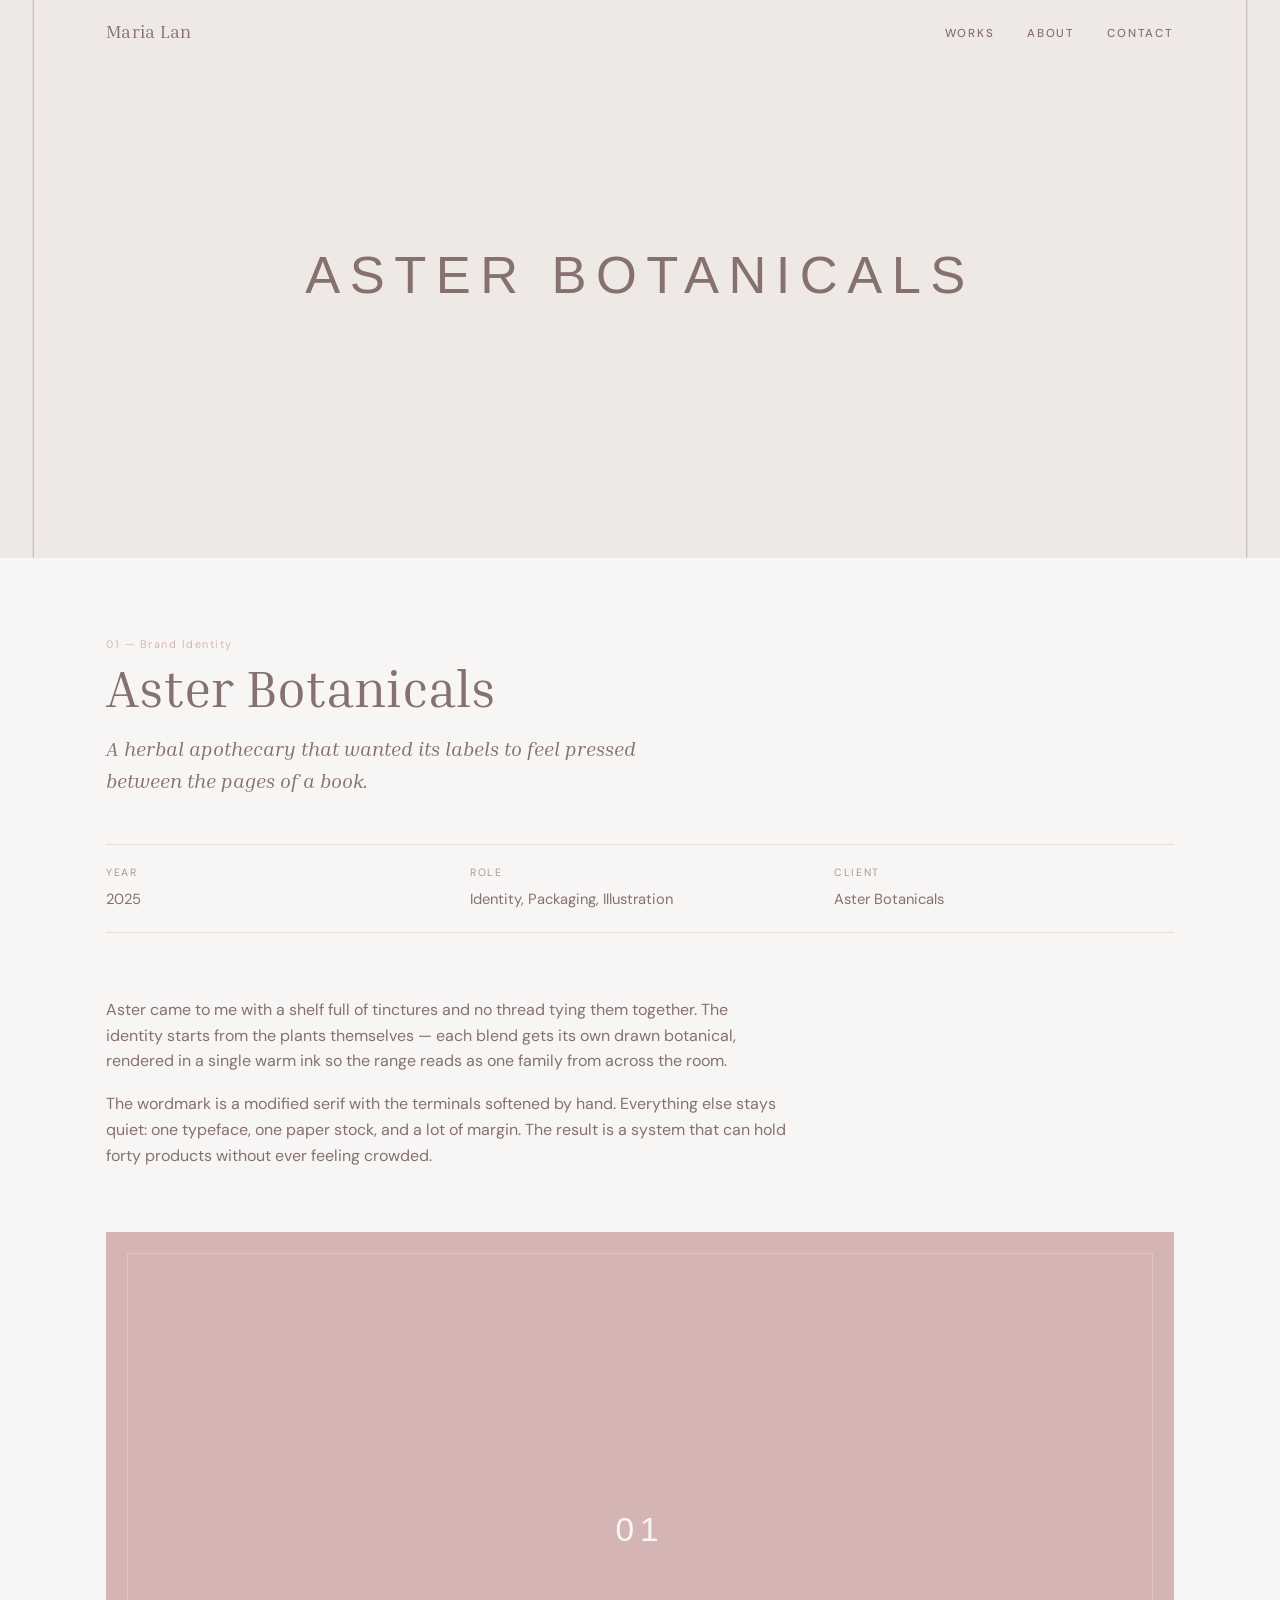
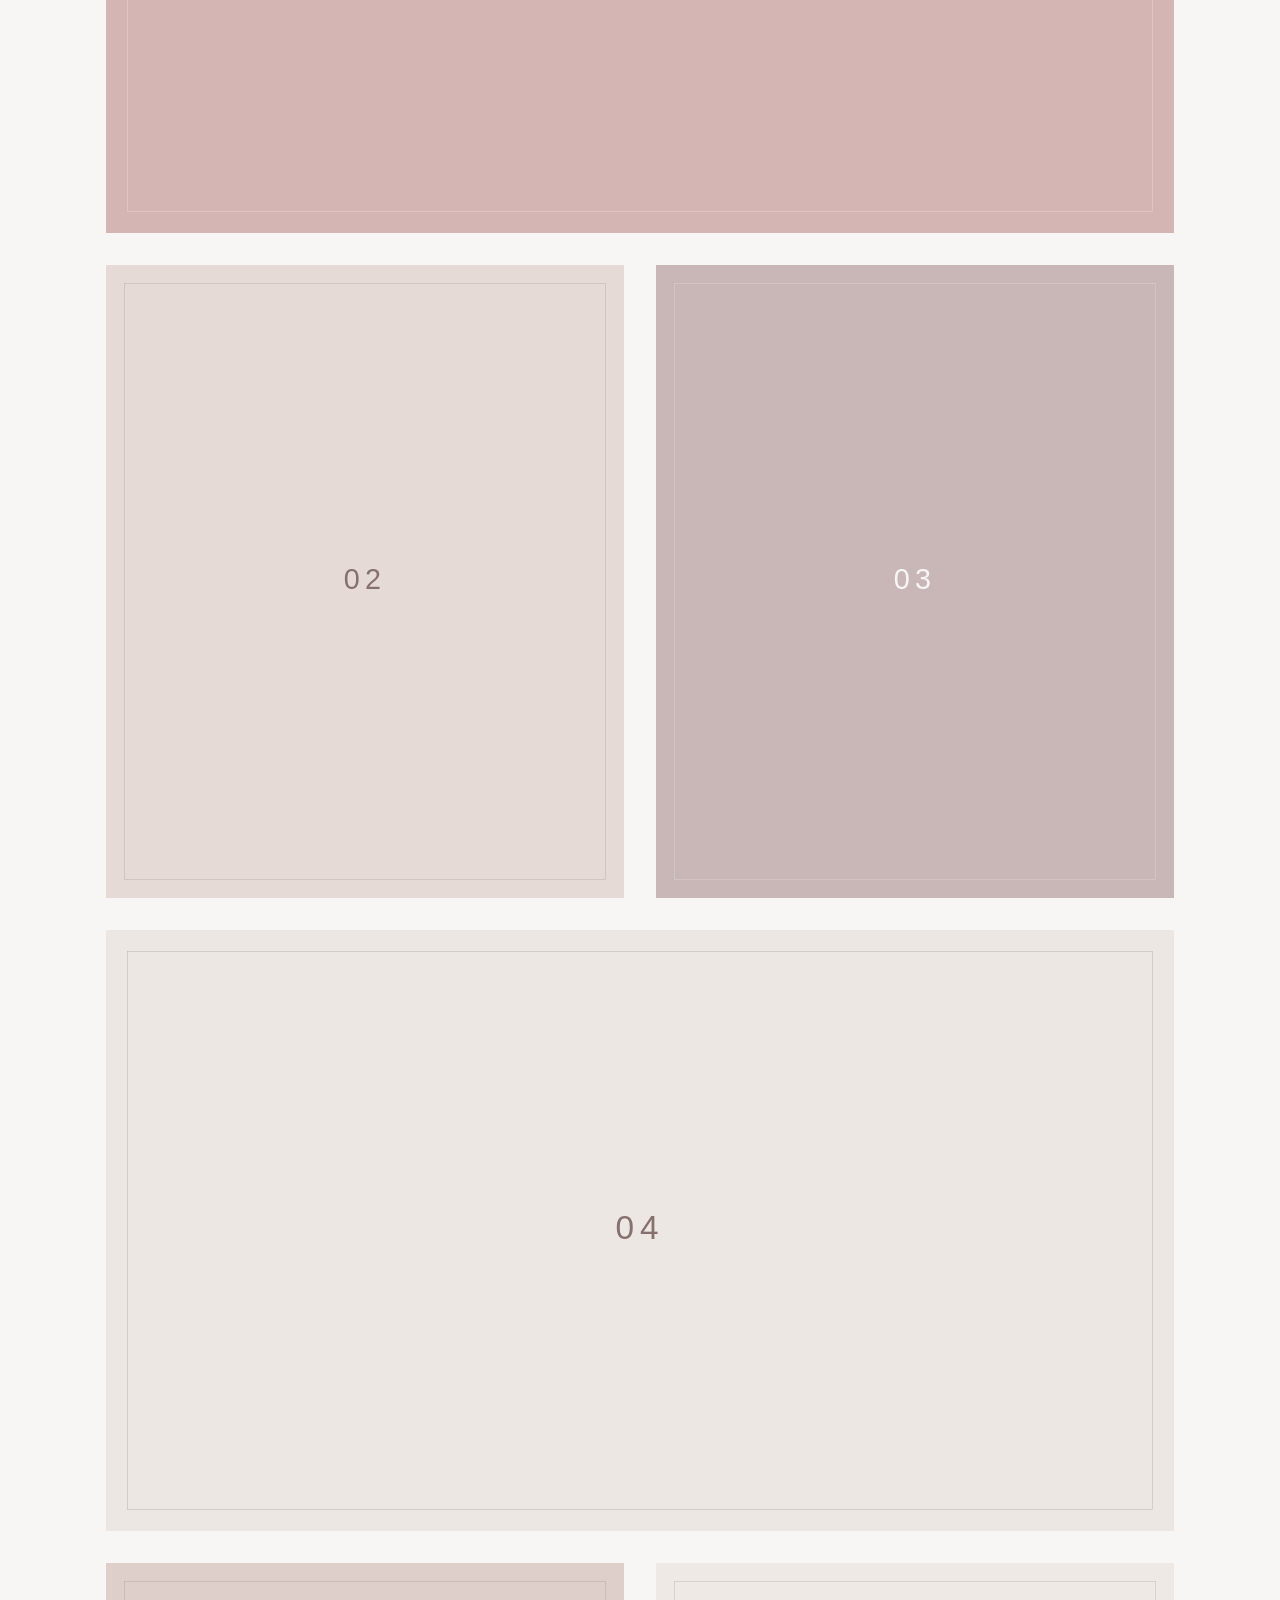
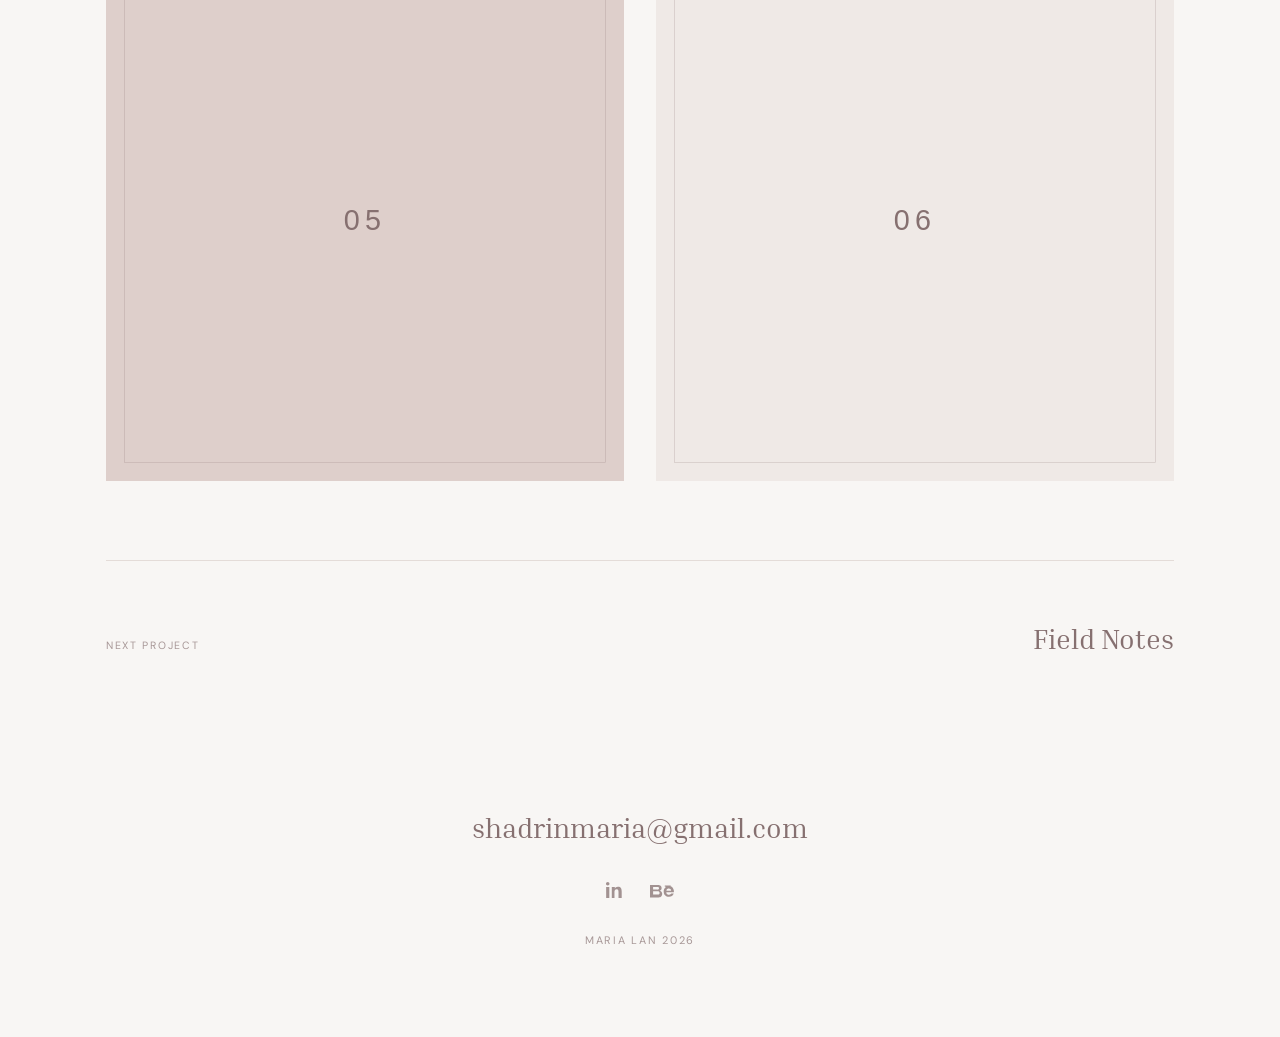
==== commit ce92171d: "Inria Serif for titles, floating hero shapes, mobile badge placement Typography: swap Cormorant Gara" ====
--- a/projects/aster-botanicals.html
+++ b/projects/aster-botanicals.html
@@ -10,7 +10,7 @@
   <link rel="preconnect" href="https://fonts.googleapis.com" />
   <link rel="preconnect" href="https://fonts.gstatic.com" crossorigin />
   <link
-    href="https://fonts.googleapis.com/css2?family=Cormorant+Garamond:ital,wght@0,400;0,500;0,600;1,400;1,500&family=DM+Sans:wght@400;500&display=swap"
+    href="https://fonts.googleapis.com/css2?family=Inria+Serif:ital,wght@0,300;0,400;0,700;1,300;1,400&family=DM+Sans:wght@400;500&display=swap"
     rel="stylesheet"
   />
   <link rel="stylesheet" href="../assets/styles.css" />
--- a/assets/styles.css
+++ b/assets/styles.css
@@ -8,11 +8,12 @@
   --ink:        #867070;   /* primary text */
   --accent:     #D5B4B4;   /* pinkish accent */
   --tint:       #EFE9E6;   /* soft fill behind images while loading */
+  --hero-ground:#EFEAE7;   /* sampled from the hero artwork's background */
   --hairline:   #E4DCD8;   /* thin divider rules */
   --light:      #F8F6F4;   /* text on dark / over imagery */
 
   /* Typography */
-  --serif: 'Cormorant Garamond', Georgia, 'Times New Roman', serif;
+  --serif: 'Inria Serif', Georgia, 'Times New Roman', serif;
   --sans:  'DM Sans', system-ui, -apple-system, sans-serif;
 
   /* Layout */
@@ -108,8 +109,9 @@
   background: transparent;
   border-bottom: 1px solid transparent;
   transition: background 0.4s ease, border-color 0.4s ease, color 0.4s ease;
-  /* light text while sitting over the hero artwork */
-  color: var(--light);
+  /* The hero and project covers are light artwork, so the nav reads in
+     ink over them. Revisit if a dark cover image is ever used. */
+  color: var(--ink);
 }
 .nav.is-solid {
   background: rgba(248, 246, 244, 0.92);
@@ -129,7 +131,7 @@
 }
 .nav__brand {
   font-family: var(--serif);
-  font-weight: 500;
+  font-weight: 400;
   font-size: 1.15rem;
   letter-spacing: 0.02em;
 }
@@ -162,25 +164,65 @@
 .hero {
   position: relative;
   width: 100%;
-  height: 100svh;
-  min-height: 480px;
+  /* The artwork is 16:9. Matching that ratio here means it shows whole and
+     edge to edge with no surrounding ground — and so no seam where the
+     artwork's ivory would meet the page white. Capped to the viewport. */
+  aspect-ratio: 16 / 9;
+  max-height: 100svh;
   overflow: hidden;
-  background: var(--tint);
+  /* Only visible on very wide screens, where the cap kicks in. */
+  background: var(--hero-ground);
+}
+/* Sized to the rendered artwork exactly, so the loose shapes can be
+   positioned as percentages of the image and stay pinned at any size. */
+.hero__stage {
+  position: relative;
+  height: 100%;
+  aspect-ratio: 16 / 9;
 }
 .hero__img {
   width: 100%;
   height: 100%;
-  object-fit: cover;   /* stretches/fills the whole section */
+  /* contain, never cover: the artwork is a finished composition with
+     type inside it, so it must not be cropped at any viewport. */
+  object-fit: contain;
   object-position: center;
 }
-/* Soft scrim at the top so the nav stays readable over any artwork */
-.hero::after {
-  content: "";
+
+/* ------------------------------------------------------------
+   FLOATING SHAPES
+   These three were lifted out of the artwork and layered back on
+   at their original coordinates, so they can drift on their own.
+   Everything else — the flowers, the mat, the type — is still one
+   flat image underneath and never moves.
+------------------------------------------------------------ */
+.hero__shape {
   position: absolute;
-  inset: 0 0 auto 0;
-  height: 180px;
-  background: linear-gradient(to bottom, rgba(80, 66, 66, 0.35), transparent);
-  pointer-events: none;
+  height: auto;
+  will-change: transform;
+}
+.hero__shape--circle  { left: 31.562%; top: 46.319%; width: 3.008%; animation: drift-a 11s ease-in-out infinite; }
+.hero__shape--pyramid { left: 26.680%; top: 52.292%; width: 3.594%; animation: drift-b 14s ease-in-out infinite; }
+.hero__shape--star    { left: 61.797%; top: 43.125%; width: 3.242%; animation: drift-c  9s ease-in-out infinite; }
+
+/* Percentage translations resolve against each shape's own box, so the
+   drift stays proportional however large the hero happens to be drawn. */
+@keyframes drift-a {
+  0%, 100% { transform: translate(0, 0); }
+  33%      { transform: translate(6%, -13%); }
+  66%      { transform: translate(-4%, -6%); }
+}
+@keyframes drift-b {
+  0%, 100% { transform: translate(0, 0) rotate(0deg); }
+  40%      { transform: translate(-6%, -10%) rotate(-5deg); }
+  70%      { transform: translate(3%, -4%) rotate(2deg); }
+}
+@keyframes drift-c {
+  0%, 100% { transform: translate(0, 0) rotate(0deg); }
+  50%      { transform: translate(4%, -14%) rotate(12deg); }
+}
+@media (prefers-reduced-motion: reduce) {
+  .hero__shape { animation: none; }
 }
 
 /* ============================================================
@@ -195,7 +237,7 @@
 }
 .intro__name {
   font-family: var(--serif);
-  font-weight: 500;
+  font-weight: 400;
   font-size: clamp(2.25rem, 6vw, 3.75rem);
   line-height: 1.05;
   letter-spacing: 0.005em;
@@ -275,7 +317,7 @@
 .works__head { margin-bottom: clamp(2.5rem, 7vw, 5rem); }
 .works__heading {
   font-family: var(--serif);
-  font-weight: 500;
+  font-weight: 400;
   font-size: clamp(1.9rem, 4vw, 3rem);
   line-height: 1.1;
   margin-top: 0.5rem;
@@ -324,7 +366,7 @@
 }
 .work__title {
   font-family: var(--serif);
-  font-weight: 500;
+  font-weight: 400;
   font-size: clamp(1.05rem, 2vw, 1.4rem);
   line-height: 1.2;
   flex: 1 1 auto;
@@ -375,7 +417,7 @@
 .footer__email {
   font-family: var(--serif);
   font-size: clamp(1.15rem, 2.6vw, 1.75rem);
-  font-weight: 500;
+  font-weight: 400;
   display: inline-block;
   margin-bottom: 1.5rem;
   border-bottom: 1px solid transparent;
@@ -468,13 +510,35 @@
   .work--narrow,
   .work--full { width: 100%; }
 }
+@media (max-width: 760px) {
+  /* At phone widths a 16:9 hero is short enough that the fixed nav would
+     sit on top of the artwork, so give the nav its own band above it and
+     let the section grow to fit the image. */
+  .hero {
+    aspect-ratio: auto;
+    height: auto;
+    padding-top: var(--nav-height);
+  }
+  .hero__stage { height: auto; width: 100%; }
+}
+
 @media (max-width: 640px) {
+  /* Badge moves into the top-right corner, with the name and tagline
+     running beneath it. */
   .intro__inner {
-    flex-direction: column;
-    align-items: flex-start;
-    gap: 2rem;
+    display: block;
+    position: relative;
   }
-  .badge { width: 108px; height: 108px; }
+  .badge {
+    position: absolute;
+    top: 0;
+    /* Offsets resolve against the padding box, so match the page gutter
+       rather than sitting flush to the screen edge. */
+    right: var(--gutter);
+    width: 108px;
+    height: 108px;
+  }
+  .intro__text { padding-right: 120px; }
   .work__meta { flex-wrap: wrap; row-gap: 0.35rem; }
   .work__tag { width: 100%; }
   .nav__links { gap: 0.9rem; }
@@ -499,16 +563,6 @@
   object-fit: cover;
   object-position: center;
 }
-/* Same scrim as the home hero, so the nav stays readable */
-.project-hero::after {
-  content: "";
-  position: absolute;
-  inset: 0 0 auto 0;
-  height: 180px;
-  background: linear-gradient(to bottom, rgba(80, 66, 66, 0.35), transparent);
-  pointer-events: none;
-}
-
 .project-head { padding-block: clamp(2.5rem, 7vw, 4.5rem) 0; }
 .project-index {
   font-size: 0.68rem;
@@ -517,7 +571,7 @@
 }
 .project-title {
   font-family: var(--serif);
-  font-weight: 500;
+  font-weight: 400;
   font-size: clamp(2rem, 5vw, 3.25rem);
   line-height: 1.05;
   margin-top: 0.35rem;
